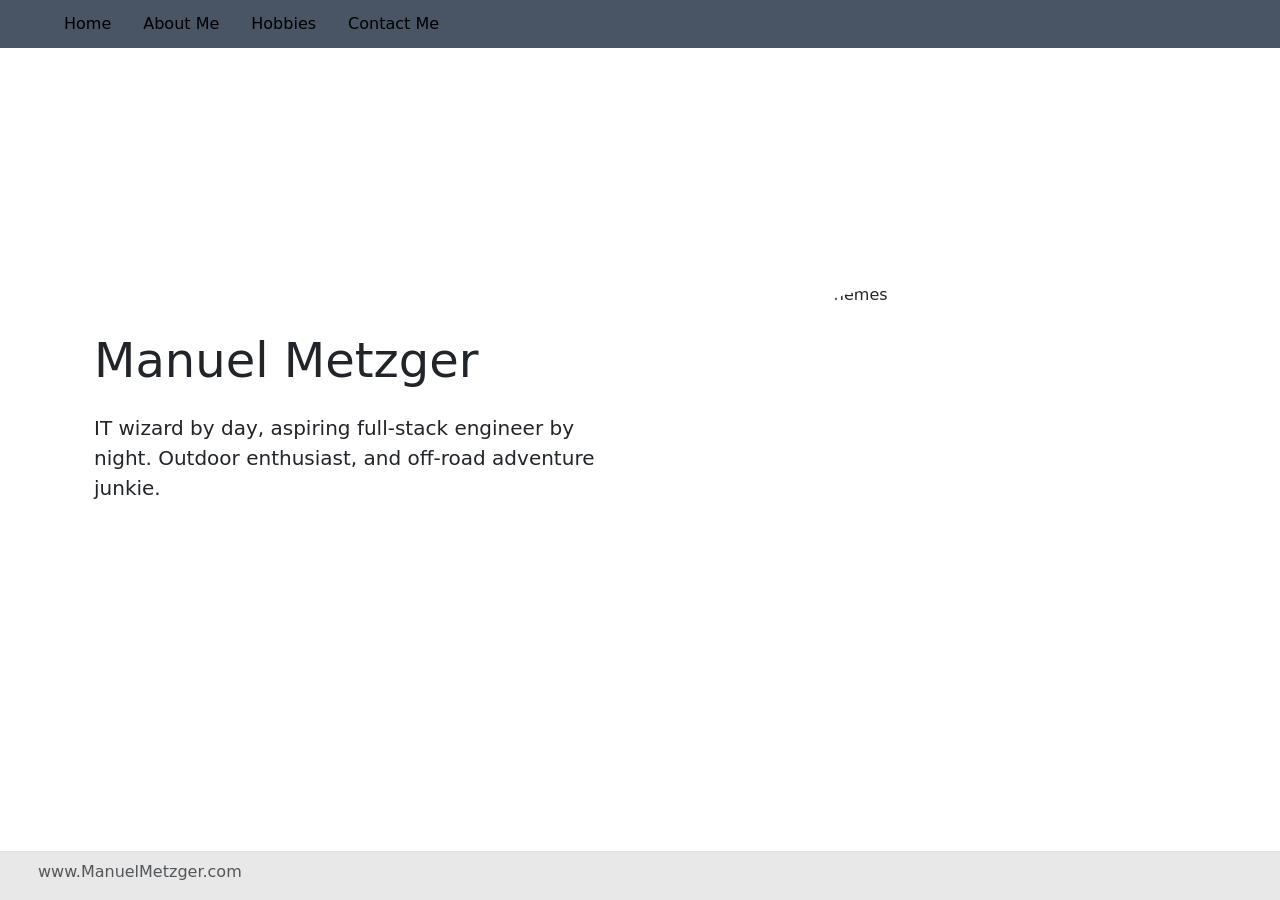
==== index.html @ 0b9ed232 "Add files via upload" ====
<!DOCTYPE html>
<html lang="en">
<head>
    <meta charset="UTF-8">
    <meta name="viewport" content="width=device-width, initial-scale=1.0">
    <title>Manuel Metzger</title>

    <!--bootstrap link-->
    <link href="https://cdn.jsdelivr.net/npm/bootstrap@5.3.3/dist/css/bootstrap.min.css" rel="stylesheet" integrity="sha384-QWTKZyjpPEjISv5WaRU9OFeRpok6YctnYmDr5pNlyT2bRjXh0JMhjY6hW+ALEwIH" crossorigin="anonymous">

    <!--style sheet-->
    <link rel="stylesheet" href="style.css">

</head>

<body>

  <!--top menu for my web page-->
  <div id="navBar" class="fixed-top">
    <header class="d-flex justify-content-md-start py-1 ms-5">
      <ul class="nav">
        <li class="nav-item"><a href="./index.html" class="nav-link active" aria-current="page">Home</a></li>
        <li class="nav-item"><a href="./aboutME.html" class="nav-link">About Me</a></li>
        <li class="nav-item"><a href="./hobbies.html" class="nav-link">Hobbies</a></li>
        <li class="nav-item"><a href="./contact.html" class="nav-link">Contact Me</a></li>
      </ul>
    </header>
  </div>


  <!--me and my picture-->
  <div id="mainPageContent" class="flex-grow-1 container col-xxl-8 px-4 py-5">
    <div class="row flex-lg-row-reverse align-items-center g-5 py-5">
      <div class="col-10 col-sm-8 col-lg-6">
        <img id="mainPicture" src="./Photos/Me.jpg" class="d-block mx-lg-auto img-fluid" alt="Bootstrap Themes" width="700" height="500" loading="lazy">
      </div>
      <div class="col-lg-6">
        <h1 class="display-5 mb-4">Manuel Metzger</h1>
        <p class="lead">IT wizard by day, aspiring full-stack engineer by night. Outdoor enthusiast, and off-road adventure junkie.</p>
        
      </div>
      
    </div>
  </div>



  <!--footer-->
  <div id="footerManny" class=fixed-bottom">
    <footer class="d-flex flex-wrap justify-content-between align-items-center py-2 border-top">
      <div class="col-md-4 d-flex align-items-center">
        <a href="/" class="mb-3 me-2 mb-md-0 text-body-secondary text-decoration-none lh-1">
          <svg class="bi" width="30" height="24"><use xlink:href="#bootstrap"></use></svg>
        </a>
        <span class="pb-2 mb-md-0 text-body-secondary">www.ManuelMetzger.com</span>
      </div>
  
      <ul class="nav col-md-4 justify-content-end list-unstyled d-flex">
        <li class="ms-3"><a class="text-body-secondary" href="#"><svg class="bi" width="24" height="24"><use xlink:href="#twitter"></use></svg></a></li>
        <li class="ms-3"><a class="text-body-secondary" href="#"><svg class="bi" width="24" height="24"><use xlink:href="#instagram"></use></svg></a></li>
        <li class="ms-3"><a class="text-body-secondary" href="#"><svg class="bi" width="24" height="24"><use xlink:href="#facebook"></use></svg></a></li>
      </ul>
    </footer>
  </div>

<!--bootstrap link -->
<script src="https://cdn.jsdelivr.net/npm/bootstrap@5.3.3/dist/js/bootstrap.bundle.min.js" integrity="sha384-YvpcrYf0tY3lHB60NNkmXc5s9fDVZLESaAA55NDzOxhy9GkcIdslK1eN7N6jIeHz" crossorigin="anonymous"></script>

</body>
</html>
---- style.css ----
html, body {
    height: 100%;
    display: flex;
    flex-direction: column;
}

#mainPicture {
    width: 400px;
    border-radius: 50%;
}

/* Navigation bar section */
#navBar {
    background-color: #495464;
}

.nav-link {
;
    color: black;
}

.nav-link.active {
    color: black;
}

.nav-link:hover {
    color: black;
}

/*main*/
#mainPageContent {
    display: flex;
    flex-direction: column;
    justify-content: center;
    align-items: center;
    flex-grow: 1;
}


/*footer*/

.footer {
    width: 100%;
}

#footerManny {
    background-color: #E8E8E8;
}




/*https://colorhunt.co/palette/f4f4f2e8e8e8bbbfca495464*/
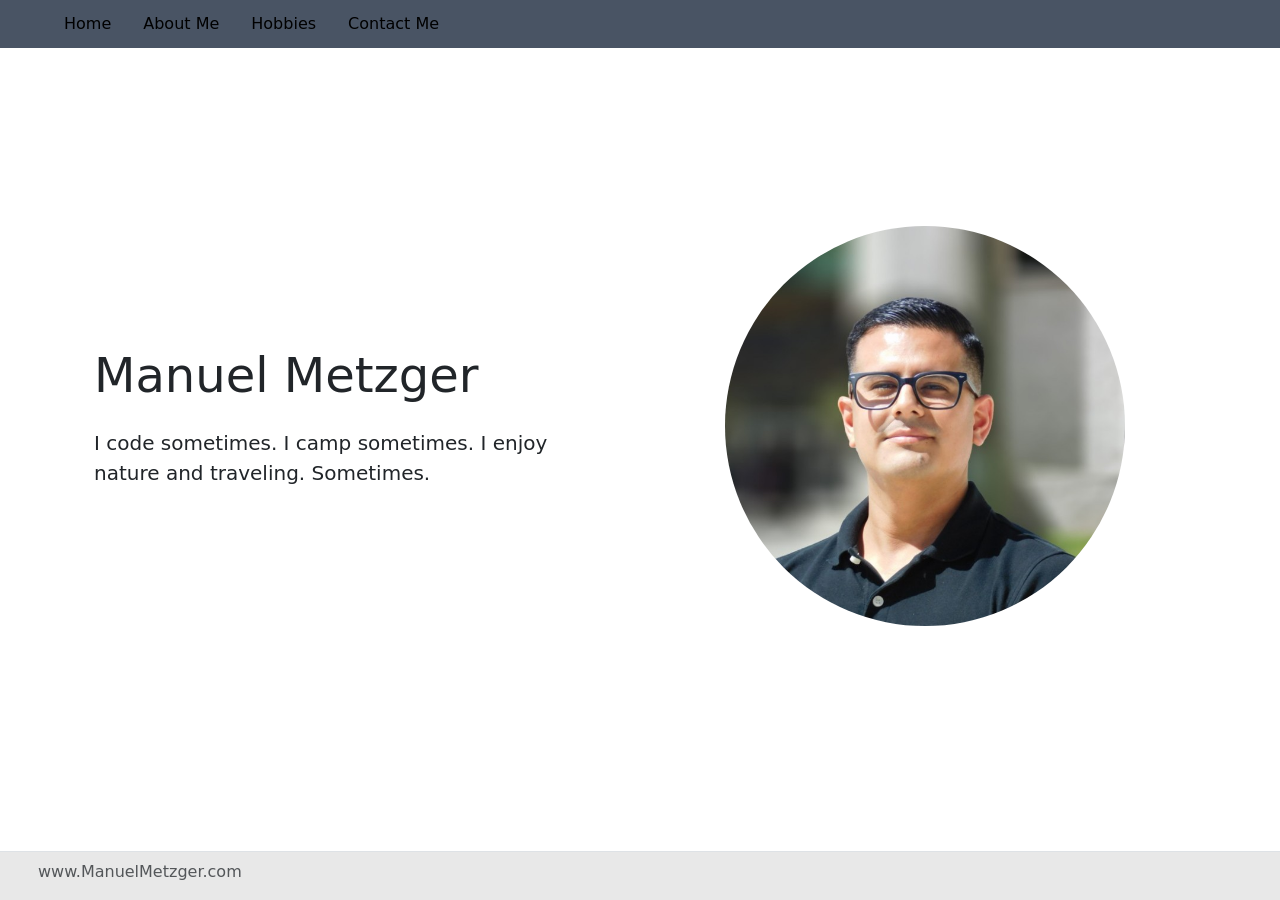
==== commit 0bb00db6: "Update index.html personal bran message update." ====
--- a/index.html
+++ b/index.html
@@ -36,7 +36,7 @@
       </div>
       <div class="col-lg-6">
         <h1 class="display-5 mb-4">Manuel Metzger</h1>
-        <p class="lead">IT wizard by day, aspiring full-stack engineer by night. Outdoor enthusiast, and off-road adventure junkie.</p>
+        <p class="lead">I code sometimes. I camp sometimes. I enjoy nature and traveling. Sometimes.</p>
         
       </div>
       
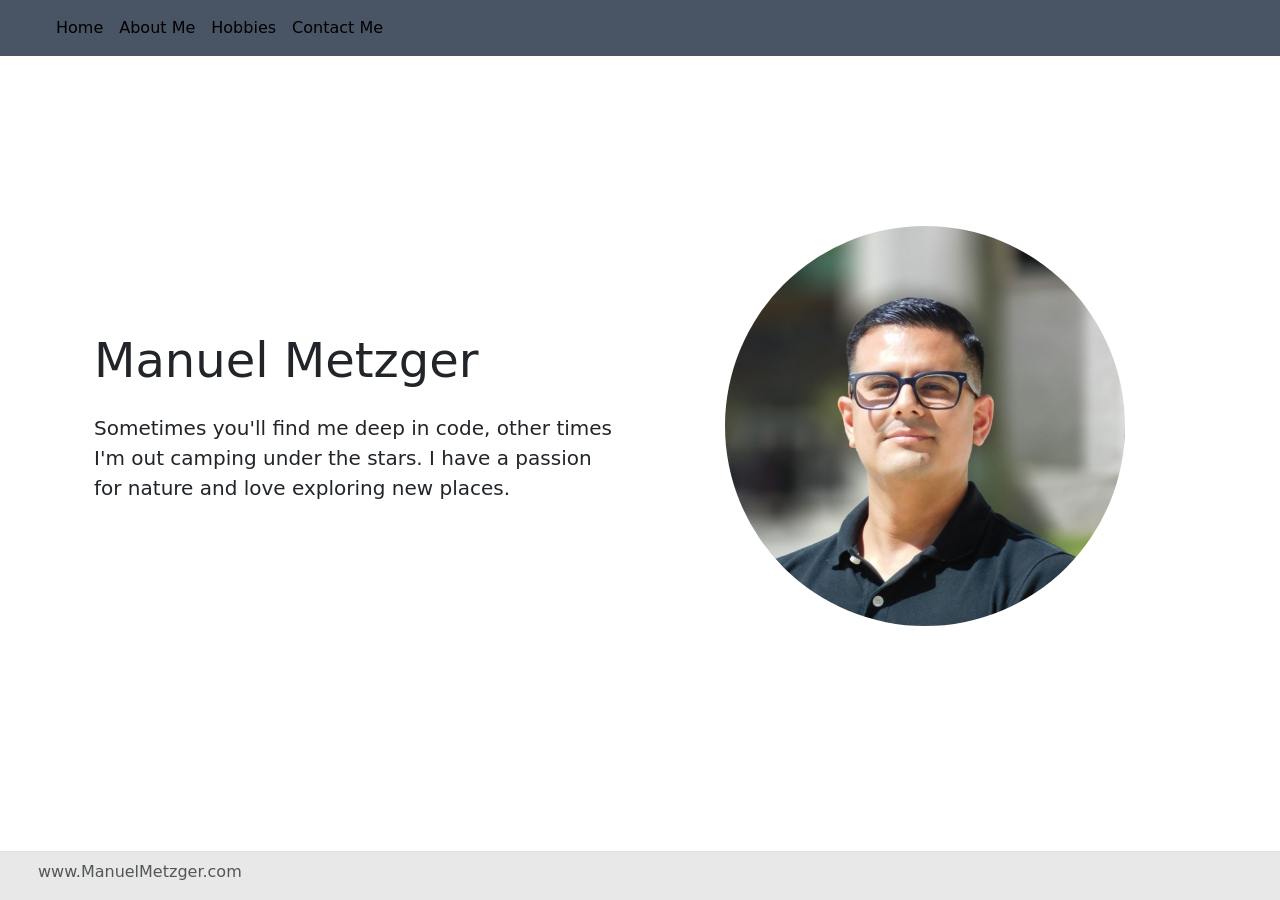
==== commit f1f6055a: "Update index.html updated navbar to collapse" ====
--- a/index.html
+++ b/index.html
@@ -16,16 +16,29 @@
 <body>
 
   <!--top menu for my web page-->
-  <div id="navBar" class="fixed-top">
-    <header class="d-flex justify-content-md-start py-1 ms-5">
-      <ul class="nav">
-        <li class="nav-item"><a href="./index.html" class="nav-link active" aria-current="page">Home</a></li>
-        <li class="nav-item"><a href="./aboutME.html" class="nav-link">About Me</a></li>
-        <li class="nav-item"><a href="./hobbies.html" class="nav-link">Hobbies</a></li>
-        <li class="nav-item"><a href="./contact.html" class="nav-link">Contact Me</a></li>
-      </ul>
-    </header>
-  </div>
+    <nav id="navBar" class="navbar navbar-expand-md fixed-top">
+      <div class="container-f">
+          <button class="navbar-toggler" type="button" data-bs-toggle="collapse" data-bs-target="#navbarNav" aria-controls="navbarNav" aria-expanded="false" aria-label="Toggle navigation">
+              <span class="navbar-toggler-icon"></span>
+          </button>
+          <div class="collapse navbar-collapse" id="navbarNav">
+              <ul class="navbar-nav ms-5">
+                  <li class="nav-item">
+                      <a class="nav-link active" aria-current="page" href="./index.html">Home</a>
+                  </li>
+                  <li class="nav-item">
+                      <a class="nav-link" href="./aboutME.html">About Me</a>
+                  </li>
+                  <li class="nav-item">
+                      <a class="nav-link" href="./hobbies.html">Hobbies</a>
+                  </li>
+                  <li class="nav-item">
+                      <a class="nav-link" href="./contact.html">Contact Me</a>
+                  </li>
+              </ul>
+          </div>
+      </div>
+    </nav>
 
 
   <!--me and my picture-->
@@ -36,7 +49,7 @@
       </div>
       <div class="col-lg-6">
         <h1 class="display-5 mb-4">Manuel Metzger</h1>
-        <p class="lead">I code sometimes. I camp sometimes. I enjoy nature and traveling. Sometimes.</p>
+        <p class="lead">Sometimes you'll find me deep in code, other times I'm out camping under the stars. I have a passion for nature and love exploring new places.</p>
         
       </div>
       
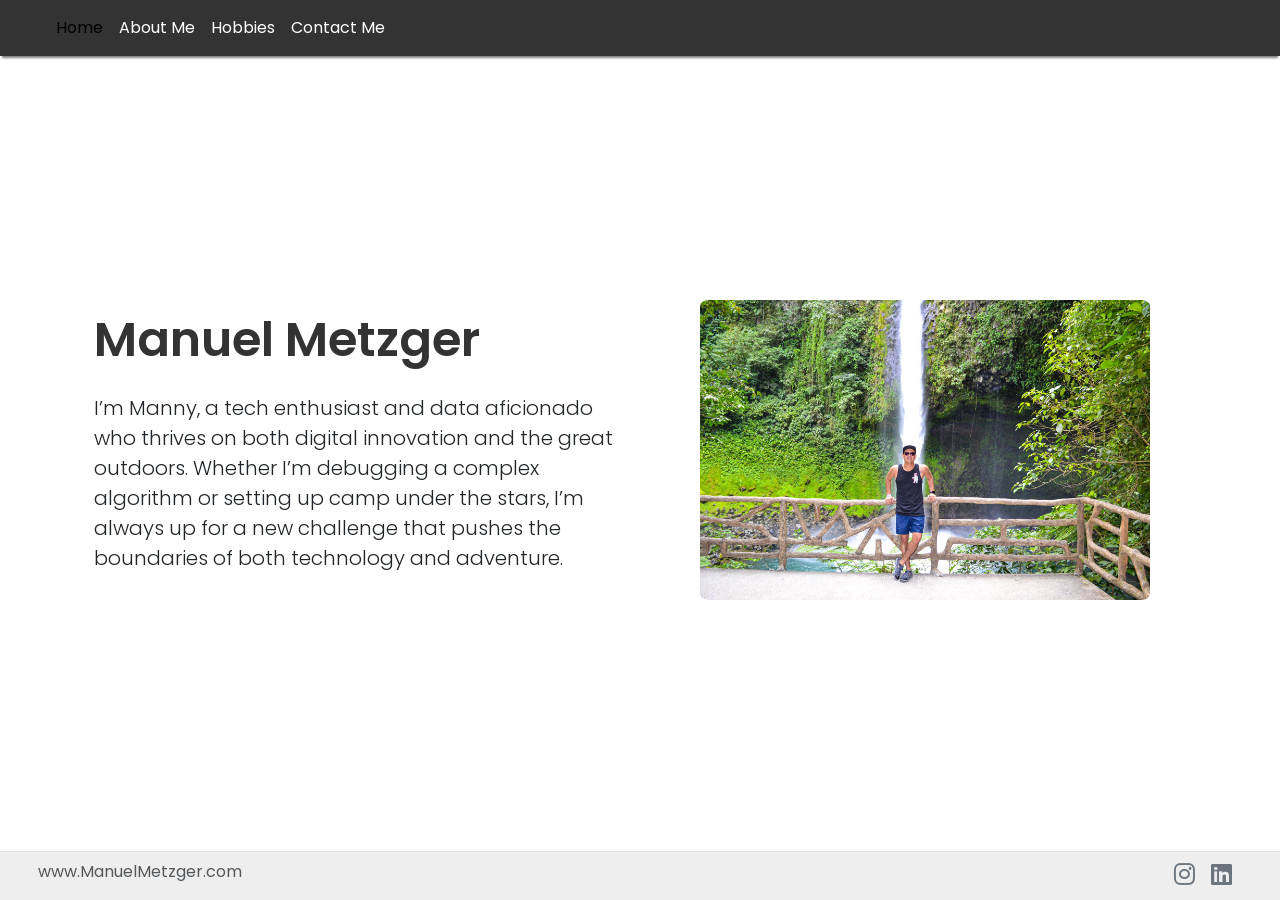
==== commit 09178b51: "Add files via upload New update website" ====
--- a/index.html
+++ b/index.html
@@ -11,6 +11,11 @@
     <!--style sheet-->
     <link rel="stylesheet" href="style.css">
 
+    <!--google fonts-->
+    <link href="https://fonts.googleapis.com/css2?family=Poppins:wght@300;400;600&display=swap" rel="stylesheet">
+
+    <!-- FontAwesome link -->
+    <link rel="stylesheet" href="https://cdnjs.cloudflare.com/ajax/libs/font-awesome/6.0.0-beta3/css/all.min.css">
 </head>
 
 <body>
@@ -27,13 +32,13 @@
                       <a class="nav-link active" aria-current="page" href="./index.html">Home</a>
                   </li>
                   <li class="nav-item">
-                      <a class="nav-link" href="./aboutME.html">About Me</a>
+                      <a class="nav-link" href="aboutME.html">About Me</a>
                   </li>
                   <li class="nav-item">
-                      <a class="nav-link" href="./hobbies.html">Hobbies</a>
+                      <a class="nav-link" href="hobbies.html">Hobbies</a>
                   </li>
                   <li class="nav-item">
-                      <a class="nav-link" href="./contact.html">Contact Me</a>
+                      <a class="nav-link" href="contact.html">Contact Me</a>
                   </li>
               </ul>
           </div>
@@ -45,11 +50,11 @@
   <div id="mainPageContent" class="flex-grow-1 container col-xxl-8 px-4 py-5">
     <div class="row flex-lg-row-reverse align-items-center g-5 py-5">
       <div class="col-10 col-sm-8 col-lg-6">
-        <img id="mainPicture" src="./Photos/Me.jpg" class="d-block mx-lg-auto img-fluid" alt="Bootstrap Themes" width="700" height="500" loading="lazy">
+        <img id="mainPicture" src="Photos/CRSelf.jpg" class="d-block mx-lg-auto img-fluid" alt="Bootstrap Themes" width="700" height="500" loading="lazy">
       </div>
       <div class="col-lg-6">
         <h1 class="display-5 mb-4">Manuel Metzger</h1>
-        <p class="lead">Sometimes you'll find me deep in code, other times I'm out camping under the stars. I have a passion for nature and love exploring new places.</p>
+        <p class="lead">I’m Manny, a tech enthusiast and data aficionado who thrives on both digital innovation and the great outdoors. Whether I’m debugging a complex algorithm or setting up camp under the stars, I’m always up for a new challenge that pushes the boundaries of both technology and adventure.</p>
         
       </div>
       
@@ -58,27 +63,33 @@
 
 
 
-  <!--footer-->
-  <div id="footerManny" class=fixed-bottom">
-    <footer class="d-flex flex-wrap justify-content-between align-items-center py-2 border-top">
+<!--footer -->
+<div id="footerManny" class="fixed-bottom">
+  <footer class="d-flex flex-wrap justify-content-between align-items-center py-2 border-top">
       <div class="col-md-4 d-flex align-items-center">
-        <a href="/" class="mb-3 me-2 mb-md-0 text-body-secondary text-decoration-none lh-1">
-          <svg class="bi" width="30" height="24"><use xlink:href="#bootstrap"></use></svg>
-        </a>
-        <span class="pb-2 mb-md-0 text-body-secondary">www.ManuelMetzger.com</span>
+          <a href="/" class="mb-3 me-2 mb-md-0 text-body-secondary text-decoration-none lh-1">
+              <svg class="bi" width="30" height="24"><use xlink:href="#bootstrap"></use></svg>
+          </a>
+          <span class="pb-2 mb-md-0 text-body-secondary">www.ManuelMetzger.com</span>
       </div>
-  
+
       <ul class="nav col-md-4 justify-content-end list-unstyled d-flex">
-        <li class="ms-3"><a class="text-body-secondary" href="#"><svg class="bi" width="24" height="24"><use xlink:href="#twitter"></use></svg></a></li>
-        <li class="ms-3"><a class="text-body-secondary" href="#"><svg class="bi" width="24" height="24"><use xlink:href="#instagram"></use></svg></a></li>
-        <li class="ms-3"><a class="text-body-secondary" href="#"><svg class="bi" width="24" height="24"><use xlink:href="#facebook"></use></svg></a></li>
+          <li class="me-3">
+              <a class="text-body-secondary" href="https://www.instagram.com/zr2.manny/" target="_blank">
+                  <i class="fab fa-instagram"></i>
+              </a>
+          </li>
+          <li class="me-5">
+              <a class="text-body-secondary" href="https://www.linkedin.com/in/manuelmetzger/" target="_blank">
+                  <i class="fab fa-linkedin"></i>
+              </a>
+          </li>
       </ul>
-    </footer>
-  </div>
+  </footer>
+</div>
 
 <!--bootstrap link -->
 <script src="https://cdn.jsdelivr.net/npm/bootstrap@5.3.3/dist/js/bootstrap.bundle.min.js" integrity="sha384-YvpcrYf0tY3lHB60NNkmXc5s9fDVZLESaAA55NDzOxhy9GkcIdslK1eN7N6jIeHz" crossorigin="anonymous"></script>
 
 </body>
 </html>
-
--- a/style.css
+++ b/style.css
@@ -3,29 +3,26 @@
     height: 100%;
     display: flex;
     flex-direction: column;
+    font-family: 'Poppins', sans-serif;
 }
 
 #mainPicture {
-    width: 400px;
-    border-radius: 50%;
+    width: 450px;
+    border-radius: 2%;
 }
 
 /* Navigation bar section */
 #navBar {
-    background-color: #495464;
+    background-color: #333;
+    box-shadow: 0 4px 2px -2px gray;
 }
 
 .nav-link {
-;
-    color: black;
-}
-
-.nav-link.active {
-    color: black;
+    color: #fff;
 }
 
 .nav-link:hover {
-    color: black;
+    color: #ddd;
 }
 
 /*main*/
@@ -39,18 +36,52 @@
 
 
 /*footer*/
-
-.footer {
-    width: 100%;
+#footerManny {
+    background-color: #EEEEEE;
 }
 
-#footerManny {
-    background-color: #E8E8E8;
+/* Style for footer icons */
+#footerManny .fa-instagram, #footerManny .fa-linkedin {
+    font-size: 1.5rem; /* Adjust the size */
+    color: #6c757d; /* Default color */
+}
+
+#footerManny .fa-instagram:hover {
+    color: #C13584; /* Instagram brand color on hover */
+}
+
+#footerManny .fa-linkedin:hover {
+    color: #0A66C2; /* LinkedIn brand color on hover */
 }
 
 
+/* Hobbies Section Styling */
+.container h1 {
+    font-family: 'Poppins', sans-serif;
+    font-weight: 600;
+    color: #333;
+}
+
+.card {
+    transition: transform 0.2s ease, box-shadow 0.2s ease;
+}
+
+.card:hover {
+    transform: translateY(-5px);
+    box-shadow: 0 8px 16px rgba(0, 0, 0, 0.15);
+}
+
+.card-title {
+    font-family: 'Poppins', sans-serif;
+    font-weight: 500;
+}
+
+.card-text {
+    font-family: 'Poppins', sans-serif;
+    font-weight: 300;
+    color: #555;
+}
 
 
 /*https://colorhunt.co/palette/f4f4f2e8e8e8bbbfca495464*/
 
-
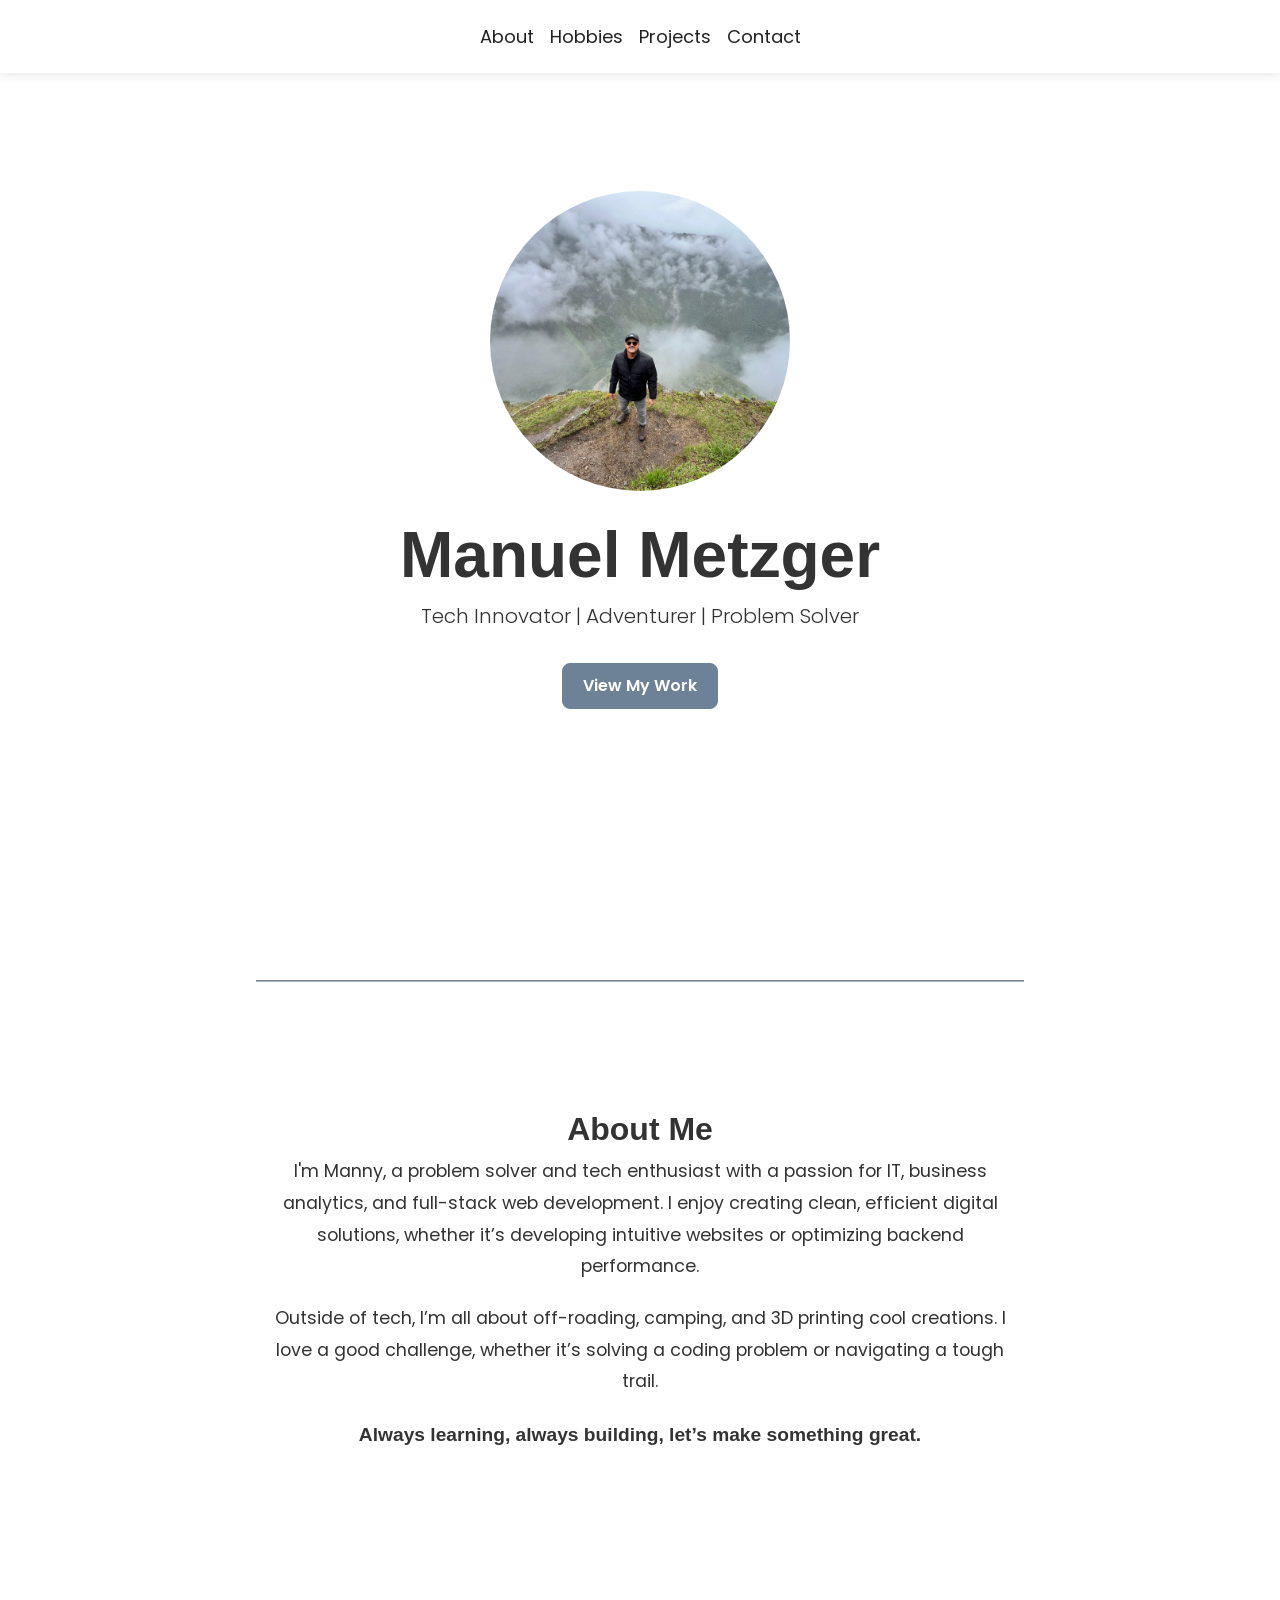
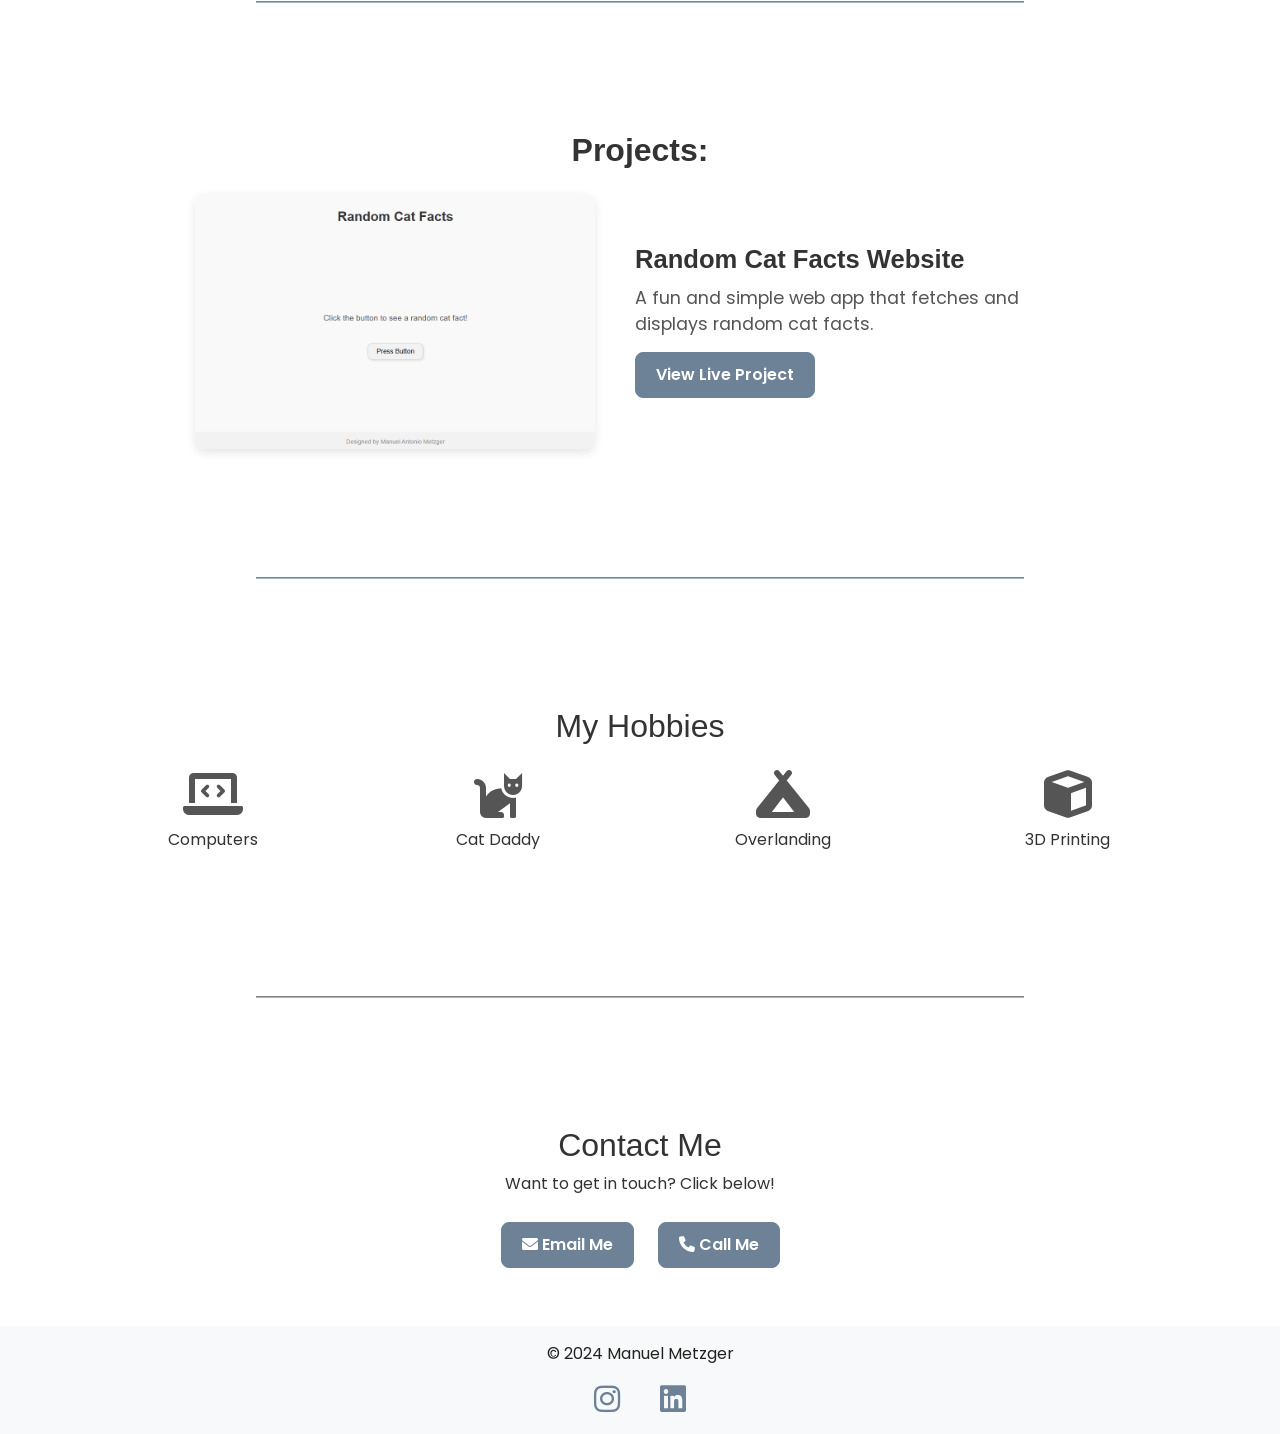
==== commit c83b9fec: "initial commit" ====
--- a/index.html
+++ b/index.html
@@ -1,95 +1,128 @@
-<!DOCTYPE html>
-<html lang="en">
-<head>
-    <meta charset="UTF-8">
-    <meta name="viewport" content="width=device-width, initial-scale=1.0">
-    <title>Manuel Metzger</title>
-
-    <!--bootstrap link-->
-    <link href="https://cdn.jsdelivr.net/npm/bootstrap@5.3.3/dist/css/bootstrap.min.css" rel="stylesheet" integrity="sha384-QWTKZyjpPEjISv5WaRU9OFeRpok6YctnYmDr5pNlyT2bRjXh0JMhjY6hW+ALEwIH" crossorigin="anonymous">
-
-    <!--style sheet-->
-    <link rel="stylesheet" href="style.css">
-
-    <!--google fonts-->
-    <link href="https://fonts.googleapis.com/css2?family=Poppins:wght@300;400;600&display=swap" rel="stylesheet">
-
-    <!-- FontAwesome link -->
-    <link rel="stylesheet" href="https://cdnjs.cloudflare.com/ajax/libs/font-awesome/6.0.0-beta3/css/all.min.css">
-</head>
-
-<body>
-
-  <!--top menu for my web page-->
-    <nav id="navBar" class="navbar navbar-expand-md fixed-top">
-      <div class="container-f">
-          <button class="navbar-toggler" type="button" data-bs-toggle="collapse" data-bs-target="#navbarNav" aria-controls="navbarNav" aria-expanded="false" aria-label="Toggle navigation">
-              <span class="navbar-toggler-icon"></span>
-          </button>
-          <div class="collapse navbar-collapse" id="navbarNav">
-              <ul class="navbar-nav ms-5">
-                  <li class="nav-item">
-                      <a class="nav-link active" aria-current="page" href="./index.html">Home</a>
-                  </li>
-                  <li class="nav-item">
-                      <a class="nav-link" href="aboutME.html">About Me</a>
-                  </li>
-                  <li class="nav-item">
-                      <a class="nav-link" href="hobbies.html">Hobbies</a>
-                  </li>
-                  <li class="nav-item">
-                      <a class="nav-link" href="contact.html">Contact Me</a>
-                  </li>
-              </ul>
-          </div>
-      </div>
-    </nav>
-
-
-  <!--me and my picture-->
-  <div id="mainPageContent" class="flex-grow-1 container col-xxl-8 px-4 py-5">
-    <div class="row flex-lg-row-reverse align-items-center g-5 py-5">
-      <div class="col-10 col-sm-8 col-lg-6">
-        <img id="mainPicture" src="Photos/CRSelf.jpg" class="d-block mx-lg-auto img-fluid" alt="Bootstrap Themes" width="700" height="500" loading="lazy">
-      </div>
-      <div class="col-lg-6">
-        <h1 class="display-5 mb-4">Manuel Metzger</h1>
-        <p class="lead">I’m Manny, a tech enthusiast and data aficionado who thrives on both digital innovation and the great outdoors. Whether I’m debugging a complex algorithm or setting up camp under the stars, I’m always up for a new challenge that pushes the boundaries of both technology and adventure.</p>
-        
-      </div>
-      
-    </div>
-  </div>
-
-
-
-<!--footer -->
-<div id="footerManny" class="fixed-bottom">
-  <footer class="d-flex flex-wrap justify-content-between align-items-center py-2 border-top">
-      <div class="col-md-4 d-flex align-items-center">
-          <a href="/" class="mb-3 me-2 mb-md-0 text-body-secondary text-decoration-none lh-1">
-              <svg class="bi" width="30" height="24"><use xlink:href="#bootstrap"></use></svg>
-          </a>
-          <span class="pb-2 mb-md-0 text-body-secondary">www.ManuelMetzger.com</span>
-      </div>
-
-      <ul class="nav col-md-4 justify-content-end list-unstyled d-flex">
-          <li class="me-3">
-              <a class="text-body-secondary" href="https://www.instagram.com/zr2.manny/" target="_blank">
-                  <i class="fab fa-instagram"></i>
-              </a>
-          </li>
-          <li class="me-5">
-              <a class="text-body-secondary" href="https://www.linkedin.com/in/manuelmetzger/" target="_blank">
-                  <i class="fab fa-linkedin"></i>
-              </a>
-          </li>
-      </ul>
-  </footer>
-</div>
-
-<!--bootstrap link -->
-<script src="https://cdn.jsdelivr.net/npm/bootstrap@5.3.3/dist/js/bootstrap.bundle.min.js" integrity="sha384-YvpcrYf0tY3lHB60NNkmXc5s9fDVZLESaAA55NDzOxhy9GkcIdslK1eN7N6jIeHz" crossorigin="anonymous"></script>
-
-</body>
-</html>
+<!DOCTYPE html>
+<html lang="en">
+<head>
+    <meta charset="UTF-8">
+    <meta name="viewport" content="width=device-width, initial-scale=1.0">
+    <title>Manuel Metzger</title>
+
+    <!-- Bootstrap -->
+    <link href="https://cdn.jsdelivr.net/npm/bootstrap@5.3.3/dist/css/bootstrap.min.css" rel="stylesheet">
+    
+    <!-- Custom Styles -->
+    <link rel="stylesheet" href="style.css">
+
+    <!-- Google Fonts -->
+    <link href="https://fonts.googleapis.com/css2?family=Poppins:wght@300;400;600&display=swap" rel="stylesheet">
+
+    <!-- FontAwesome -->
+    <link rel="stylesheet" href="https://cdnjs.cloudflare.com/ajax/libs/font-awesome/6.0.0-beta3/css/all.min.css">
+</head>
+
+<body>
+
+    <!-- Navbar -->
+    <nav id="navBar" class="navbar navbar-expand-md fixed-top">
+        <div class="container">
+            <button class="navbar-toggler" type="button" data-bs-toggle="collapse" data-bs-target="#navbarNav">
+                <span class="navbar-toggler-icon"></span>
+            </button>
+            <div class="collapse navbar-collapse justify-content-center" id="navbarNav">
+                <ul class="navbar-nav">
+                    <li class="nav-item"><a class="nav-link" href="#about">About</a></li>
+                    <li class="nav-item"><a class="nav-link" href="#hobbies">Hobbies</a></li>
+                    <li class="nav-item"><a class="nav-link" href="#projects">Projects</a></li>
+                    <li class="nav-item"><a class="nav-link" href="#contact">Contact</a></li>
+                </ul>
+            </div>
+        </div>
+    </nav>
+
+
+    <!-- Hero Section -->
+    <section id="hero">
+        <div class="container text-center">
+            <img src="Photos/WaynaPichu selfie.jpg" id="profile-pic">
+            <h1 class="display-3 fw-bold mt-3">Manuel Metzger</h1>
+            <p class="lead">Tech Innovator | Adventurer | Problem Solver</p>
+            <a href="#projects" class="btn btn-primary mt-3">View My Work</a>
+        </div>
+    </section>
+
+    <hr class="section-divider">
+
+
+<!-- About Me -->
+<section id="about" class="container text-center py-5">
+    <h2 class="fw-bold">About Me</h2>
+    <div class="col-lg-8 mx-auto">
+        <p class="about-highlight">
+            I'm Manny, a problem solver and tech enthusiast with a passion for 
+            <span class="highlight">IT, business analytics, and full-stack web development.</span>
+            I enjoy creating clean, efficient digital solutions, whether it’s developing intuitive websites or optimizing backend performance.
+        </p>
+        <p class="about-text">
+            Outside of tech, I’m all about <span class="highlight">off-roading, camping, and 3D printing cool creations.</span> 
+            I love a good challenge, whether it’s solving a coding problem or navigating a tough trail.
+        </p>
+        <p class="about-closing">
+            Always learning, always building, let’s make something great.
+        </p>
+    </div>
+</section>
+
+<hr class="section-divider">
+
+
+
+<!-- Projects -->
+<section id="projects" class="container text-center py-5">
+    <h2 class="fw-bold">Projects:</h2>
+
+    <div class="project-preview mt-4">
+        <img src="Photos/RandomCatFactsWebsite.png" alt="Random Cat Facts Preview" class="project-thumbnail">
+        <div class="project-info">
+            <h4>Random Cat Facts Website</h4>
+            <p>A fun and simple web app that fetches and displays random cat facts.</p>
+            <a href="https://random-cat-facts-chi.vercel.app/" target="_blank" class="btn btn-primary">View Live Project</a>
+        </div>
+    </div>
+</section>
+
+<hr class="section-divider">
+
+
+    <!-- Hobbies -->
+    <section id="hobbies" class="container text-center py-5">
+        <h2>My Hobbies</h2>
+        <div class="row mt-4">
+            <div class="col-md-3"><i class="fas fa-laptop-code fa-3x"></i><p>Computers</p></div>
+            <div class="col-md-3"><i class="fas fa-cat fa-3x"></i><p>Cat Daddy</p></div>
+            <div class="col-md-3"><i class="fas fa-campground fa-3x"></i><p>Overlanding</p></div>
+            <div class="col-md-3"><i class="fas fa-cube fa-3x"></i><p>3D Printing</p></div>
+        </div>
+    </section>
+
+    <hr class="section-divider">
+
+
+
+    <!-- Contact -->
+    <section id="contact" class="container text-center py-5">
+        <h2>Contact Me</h2>
+        <p>Want to get in touch? Click below!</p>
+        <a href="mailto:manuelmetzger01@gmail.com" class="btn btn-dark"><i class="fas fa-envelope"></i> Email Me</a>
+        <a href="tel:+17144959881" class="btn btn-dark"><i class="fas fa-phone"></i> Call Me</a>
+    </section>
+
+
+    <!-- Footer -->
+    <footer id="footerManny" class="text-center py-3">
+        <p>© 2024 Manuel Metzger</p>
+        <a href="https://www.instagram.com/zr2.manny/" target="_blank"><i class="fab fa-instagram fa-lg mx-2"></i></a>
+        <a href="https://www.linkedin.com/in/manuelmetzger/" target="_blank"><i class="fab fa-linkedin fa-lg mx-2"></i></a>
+    </footer>
+
+    <!-- Bootstrap JS -->
+    <script src="https://cdn.jsdelivr.net/npm/bootstrap@5.3.3/dist/js/bootstrap.bundle.min.js"></script>
+</body>
+</html>
--- a/style.css
+++ b/style.css
@@ -1,87 +1,207 @@
-
-html, body {
-    height: 100%;
-    display: flex;
-    flex-direction: column;
-    font-family: 'Poppins', sans-serif;
-}
-
-#mainPicture {
-    width: 450px;
-    border-radius: 2%;
-}
-
-/* Navigation bar section */
-#navBar {
-    background-color: #333;
-    box-shadow: 0 4px 2px -2px gray;
-}
-
-.nav-link {
-    color: #fff;
-}
-
-.nav-link:hover {
-    color: #ddd;
-}
-
-/*main*/
-#mainPageContent {
-    display: flex;
-    flex-direction: column;
-    justify-content: center;
-    align-items: center;
-    flex-grow: 1;
-}
-
-
-/*footer*/
-#footerManny {
-    background-color: #EEEEEE;
-}
-
-/* Style for footer icons */
-#footerManny .fa-instagram, #footerManny .fa-linkedin {
-    font-size: 1.5rem; /* Adjust the size */
-    color: #6c757d; /* Default color */
-}
-
-#footerManny .fa-instagram:hover {
-    color: #C13584; /* Instagram brand color on hover */
-}
-
-#footerManny .fa-linkedin:hover {
-    color: #0A66C2; /* LinkedIn brand color on hover */
-}
-
-
-/* Hobbies Section Styling */
-.container h1 {
-    font-family: 'Poppins', sans-serif;
-    font-weight: 600;
-    color: #333;
-}
-
-.card {
-    transition: transform 0.2s ease, box-shadow 0.2s ease;
-}
-
-.card:hover {
-    transform: translateY(-5px);
-    box-shadow: 0 8px 16px rgba(0, 0, 0, 0.15);
-}
-
-.card-title {
-    font-family: 'Poppins', sans-serif;
-    font-weight: 500;
-}
-
-.card-text {
-    font-family: 'Poppins', sans-serif;
-    font-weight: 300;
-    color: #555;
-}
-
-
-/*https://colorhunt.co/palette/f4f4f2e8e8e8bbbfca495464*/
-
+/* General Styles */
+body {
+    font-family: 'Poppins', sans-serif;
+    color: #333;
+    background: #ffffff;
+    scroll-behavior: smooth;
+}
+
+/* Navbar */
+#navBar {
+    background: rgba(255, 255, 255, 0.95);
+    box-shadow: 0px 2px 10px rgba(0, 0, 0, 0.1);
+    padding: 15px 0; /* Adds more breathing room */
+}
+
+.navbar-nav {
+    font-size: 18px;
+}
+
+.nav-link {
+    color: #222;
+    transition: 0.3s;
+}
+
+.nav-link:hover {
+    color: #6d8297;
+}
+
+/* Hero Section */
+#hero {
+    height: 100vh;
+    display: flex;
+    align-items: center;
+    justify-content: center;
+    text-align: center;
+}
+
+/* Profile Picture */
+#profile-pic {
+    width: 300px; /* Adjust based on actual image size */
+    height: 300px;
+    border-radius: 50%;
+    object-fit: cover;
+    margin-bottom: 10px;
+}
+
+
+/* General Section Spacing */
+section {
+    padding: 100px 20px; /* Adds space between sections */
+}
+
+/* Section Divider */
+.section-divider {
+    height: 2px;
+    background: #6d8297; /* Matches button colors */
+    opacity: 0.6; /* Visible but not too harsh */
+    margin: 80px auto; /* Adds spacing */
+    width: 60%; /* Keeps it centered */
+    display: block; /* Ensures it is visible */
+}
+
+/* About Me Styling */
+#about p {
+    font-size: 1.1rem;
+    line-height: 1.8; /* More spacing between lines */
+    color: #333;
+    margin-bottom: 20px; /* More space between paragraphs */
+}
+
+#about p:last-child {
+    font-size: 1.2rem;
+    font-weight: bold;
+}
+
+/* Hobbies Section */
+#hobbies {
+    text-align: center;
+}
+
+#hobbies i {
+    color: #555;
+    transition: 0.3s;
+    margin-bottom: 10px;
+}
+
+#hobbies i:hover {
+    color: #6d8297;
+}
+
+/* Projects Section */
+.project-preview {
+    display: flex;
+    align-items: center;
+    justify-content: center;
+    flex-wrap: wrap;
+    gap: 40px; /* Adds space between the screenshot and text */
+}
+
+/* Project Screenshot */
+.project-thumbnail {
+    width: 400px;
+    border-radius: 10px;
+    box-shadow: 0 4px 10px rgba(0, 0, 0, 0.1);
+}
+
+/* Project Information */
+.project-info {
+    max-width: 450px;
+    text-align: left;
+}
+
+.project-info h4 {
+    font-size: 1.6rem;
+    font-weight: bold;
+    margin-bottom: 10px; /* Adds space between title & description */
+}
+
+.project-info p {
+    font-size: 1.1rem;
+    color: #555;
+    margin-bottom: 15px;
+}
+
+/* Primary Buttons (Updated to #6d8297) */
+.btn-primary, .btn-dark {
+    background-color: #6d8297 !important;
+    border-color: #6d8297 !important;
+    color: #fff !important;
+    padding: 10px 20px;
+    font-size: 1rem;
+    font-weight: 600;
+    border-radius: 8px;
+    transition: background 0.3s ease, transform 0.2s ease;
+}
+
+.btn-primary:hover, .btn-dark:hover {
+    background-color: #5b6f86 !important; /* Slightly darker on hover */
+    border-color: #5b6f86 !important;
+    transform: translateY(-2px); /* Adds a subtle lift effect */
+}
+
+/* Footer Social Icons */
+#footerManny a {
+    color: #6d8297 !important; /* Match button color */
+    font-size: 1.5rem;
+    margin: 0 10px;
+    transition: color 0.3s ease, transform 0.2s ease;
+}
+
+#footerManny a:hover {
+    color: #5b6f86 !important; /* Slightly darker on hover */
+    transform: scale(1.1); /* Adds a subtle hover effect */
+}
+
+/* Contact Section */
+#contact .btn {
+    margin: 10px;
+}
+
+/* Footer */
+#footerManny {
+    background: #f8f9fa;
+    color: #222;
+    padding: 30px 0; /* Adds space so it doesn't feel cramped */
+}
+
+/* Responsive Design */
+@media (max-width: 768px) {
+    /* Adjust hero section for smaller screens */
+    #hero {
+        padding-top: 120px;
+    }
+
+    /* Scale down profile picture */
+    #profile-pic {
+        width: 150px;
+        height: 150px;
+    }
+
+    /* Center project info in small screens */
+    .project-preview {
+        flex-direction: column;
+        text-align: center;
+    }
+
+    .project-thumbnail {
+        width: 100%;
+        max-width: 400px;
+    }
+
+    .project-info {
+        text-align: center;
+        margin-top: 20px;
+    }
+
+    /* Ensure proper spacing for sections */
+    section {
+        padding: 80px 15px;
+    }
+
+    /* Make sure section dividers are visible on mobile */
+    .section-divider {
+        width: 80%; /* Slightly wider on smaller screens */
+        opacity: 0.8; /* More visible on mobile */
+    }
+}
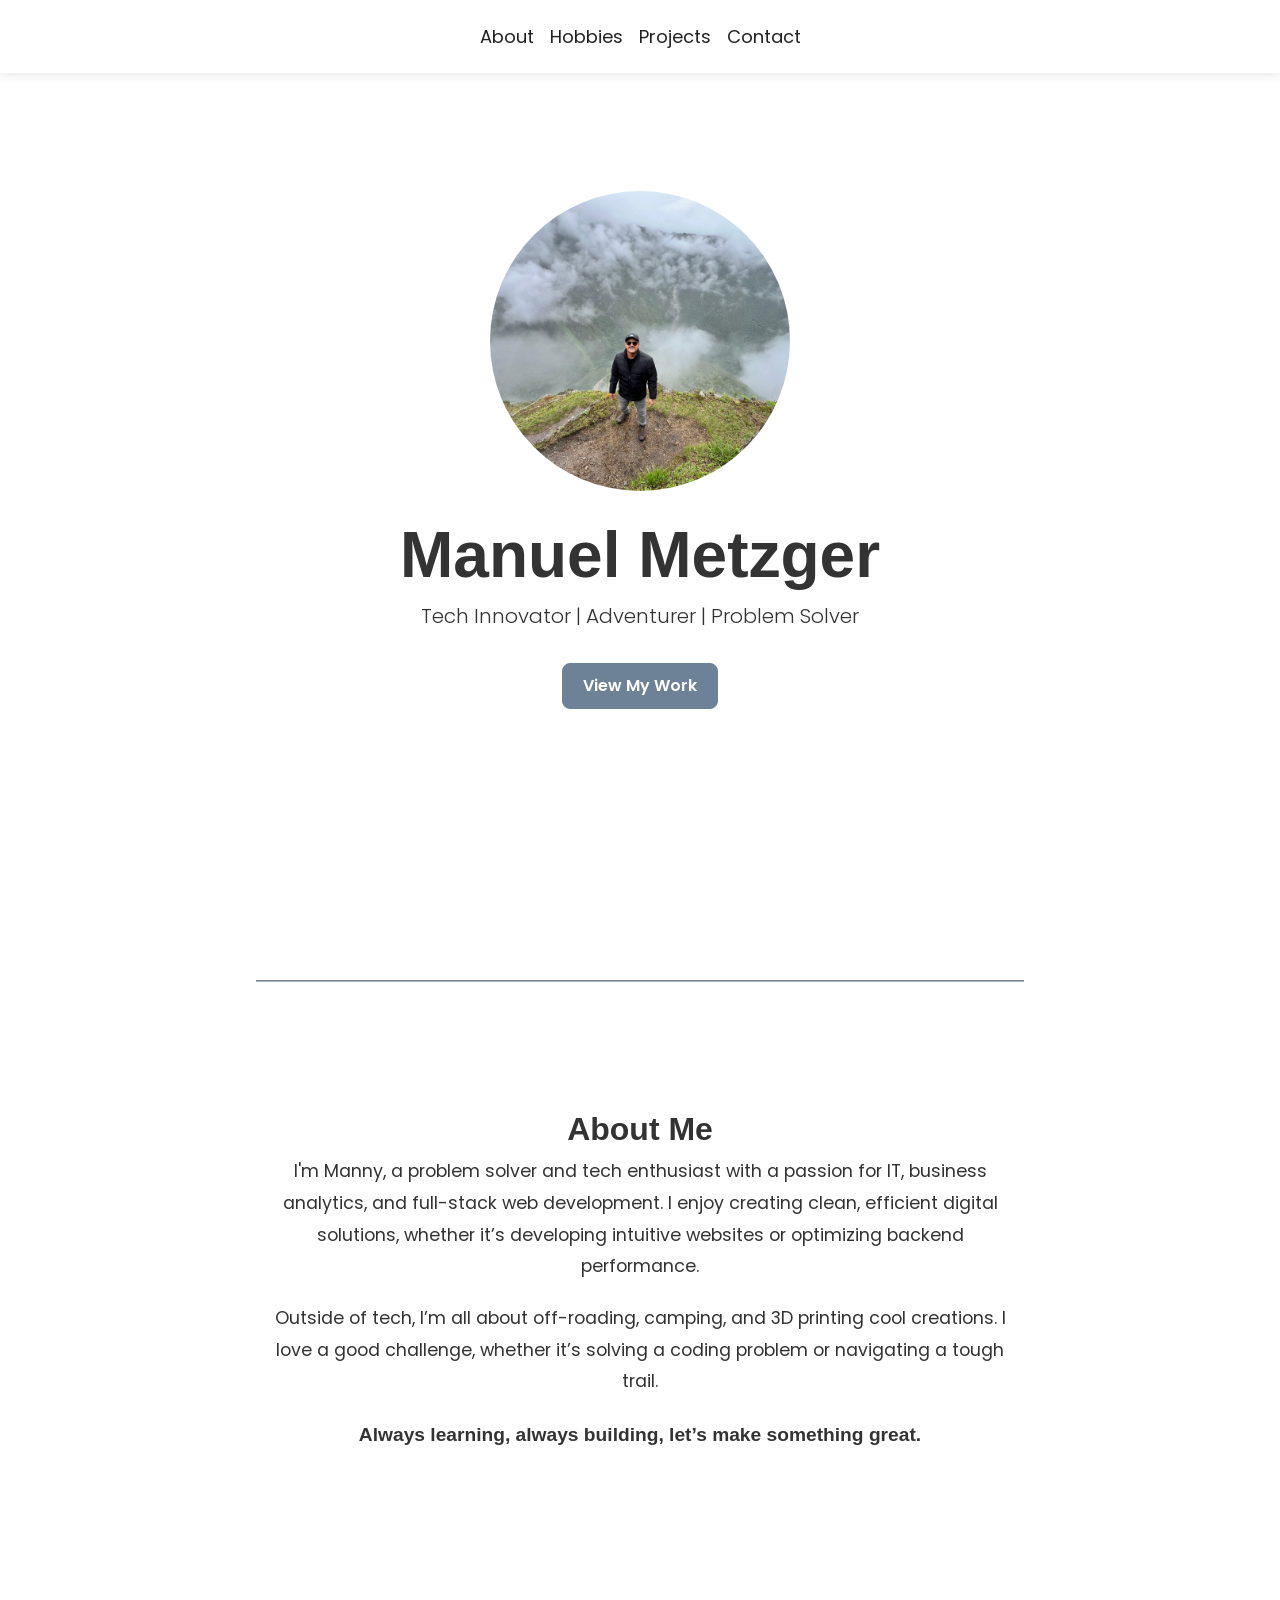
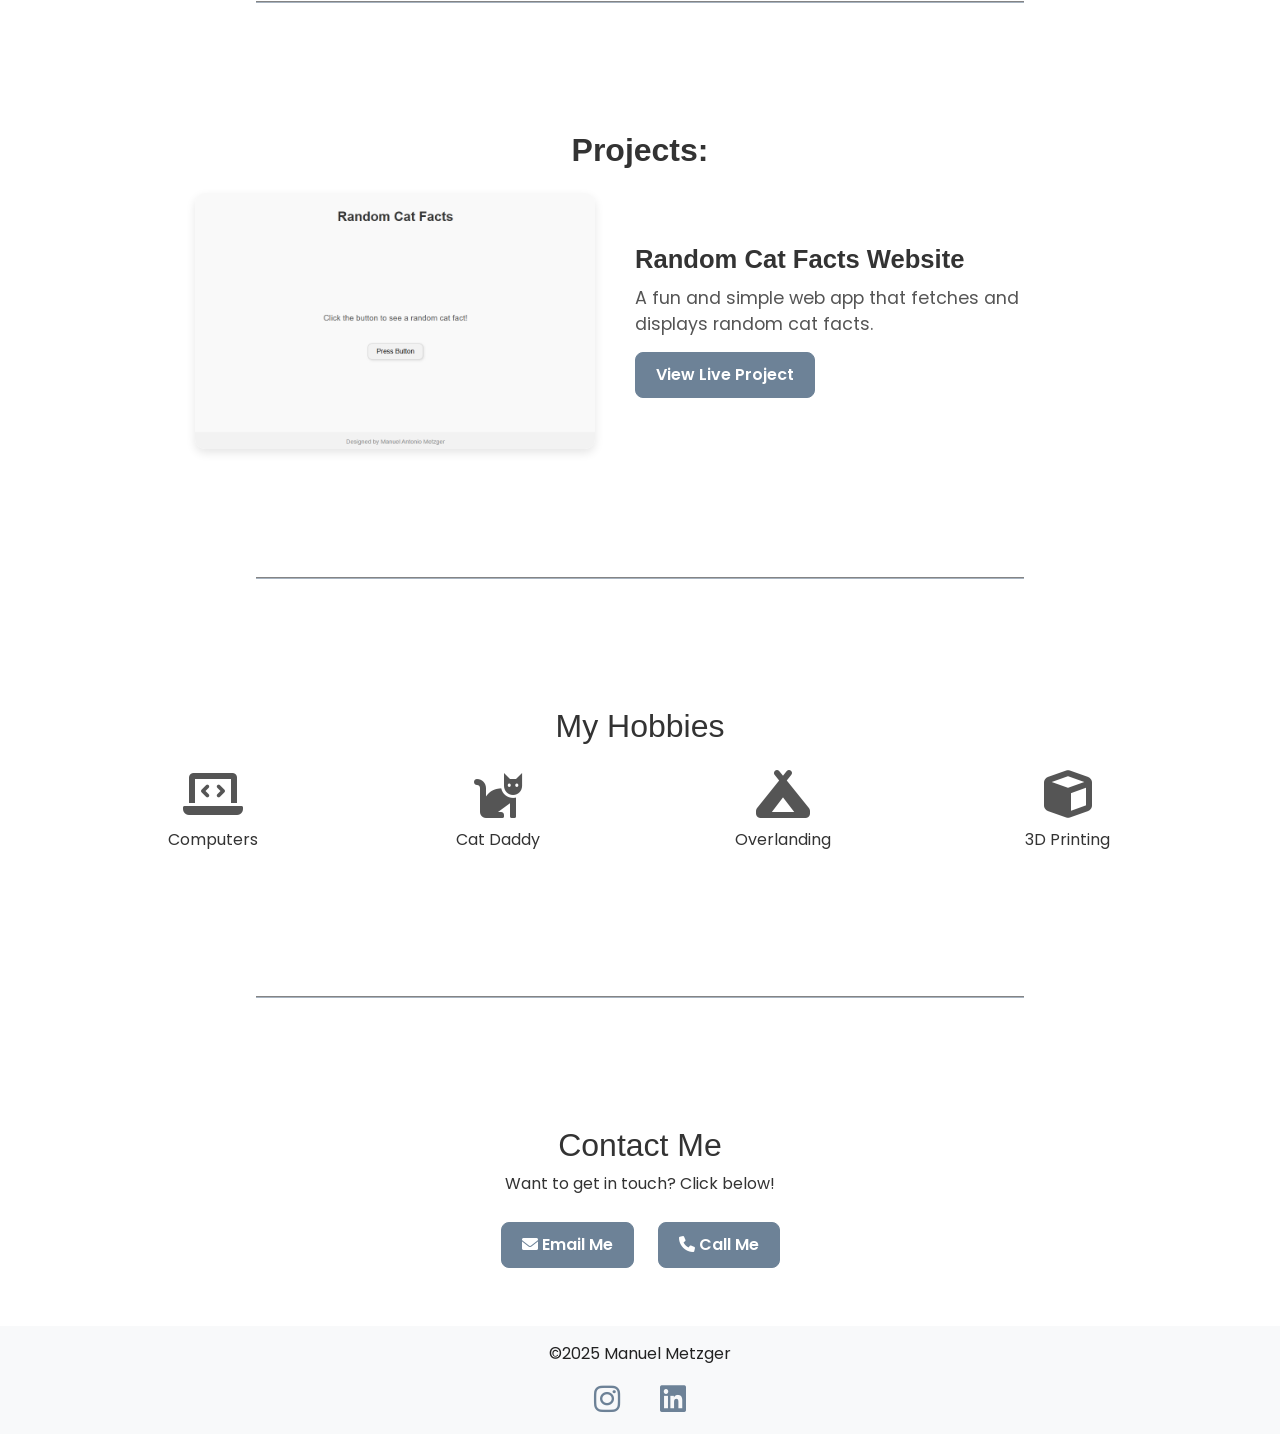
==== commit 7e7280fd: "removed pictures and updated to 2025" ====
--- a/index.html
+++ b/index.html
@@ -117,7 +117,7 @@
 
     <!-- Footer -->
     <footer id="footerManny" class="text-center py-3">
-        <p>© 2024 Manuel Metzger</p>
+        <p>©2025 Manuel Metzger</p>
         <a href="https://www.instagram.com/zr2.manny/" target="_blank"><i class="fab fa-instagram fa-lg mx-2"></i></a>
         <a href="https://www.linkedin.com/in/manuelmetzger/" target="_blank"><i class="fab fa-linkedin fa-lg mx-2"></i></a>
     </footer>
